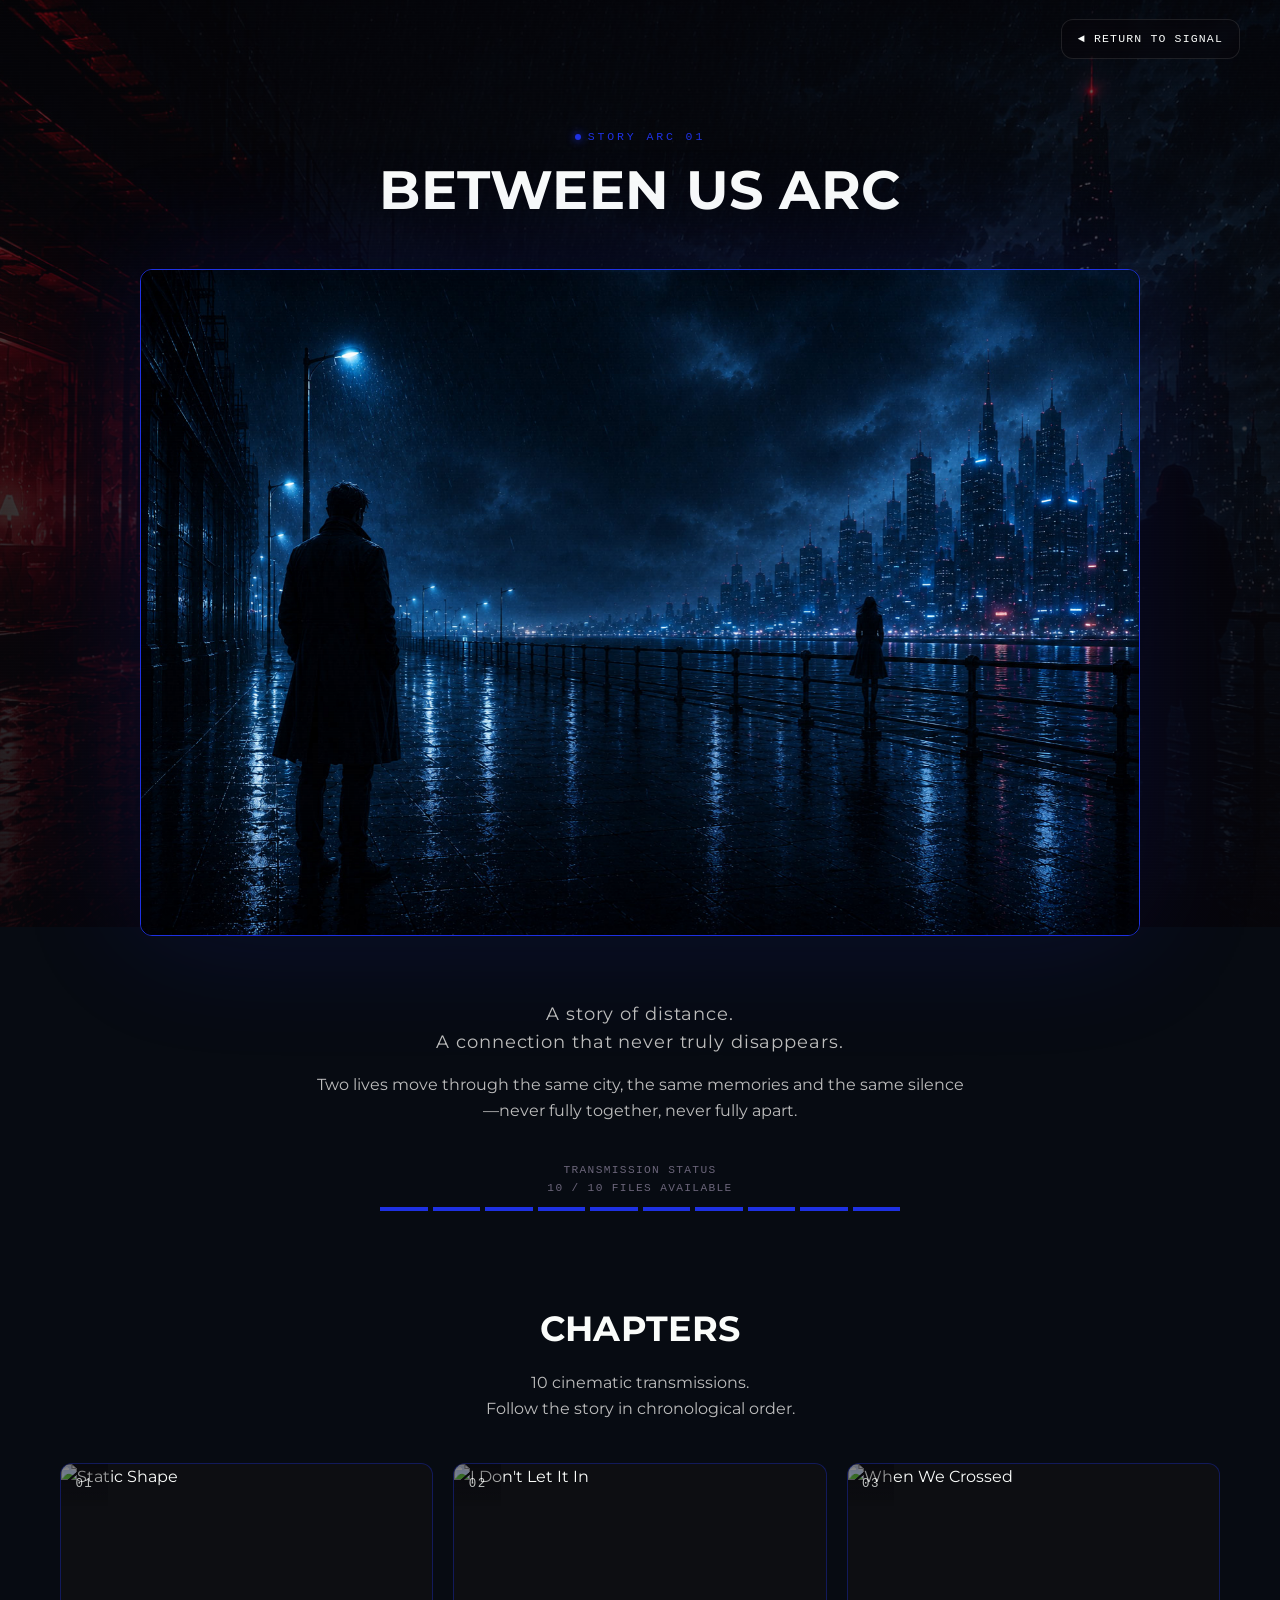
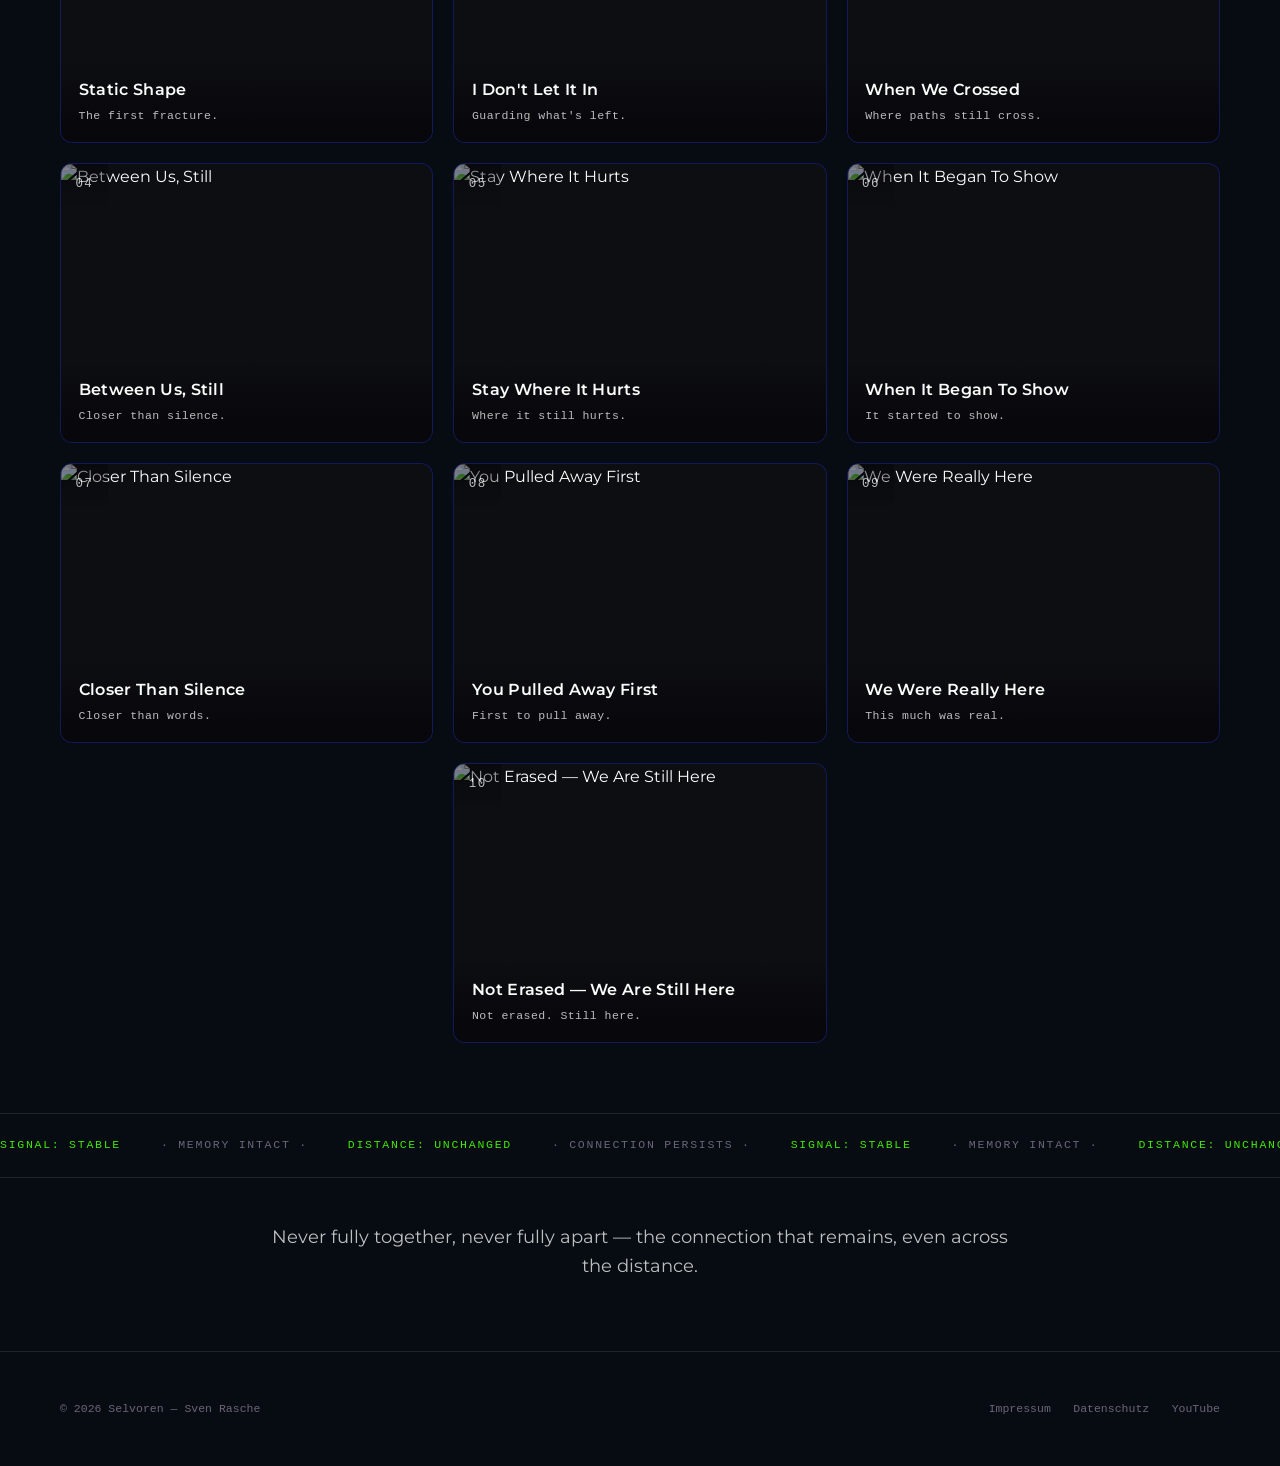
==== between-us-arc.html @ 175e445d "Add Open Graph and Twitter meta tags" ====
<!DOCTYPE html>
<html lang="en">
<head>
<meta charset="UTF-8">
<meta name="viewport" content="width=device-width, initial-scale=1.0">
<title>Between Us Arc | Selvoren</title>
<meta name="description" content="A story of distance. A connection that remains. Between Us Arc follows two people moving through the same city, the same memories and the same silence.">
<meta property="og:type" content="website">
<meta property="og:site_name" content="Selvoren">
<meta property="og:title" content="Between Us Arc | Selvoren">
<meta property="og:description" content="A story of distance. A connection that remains. Between Us Arc follows two people moving through the same city, the same memories and the same silence.">
<meta property="og:image" content="https://selvoren-site.tight-sunset-cce5.workers.dev/assets/between-us-arc-bg.jpg">
<meta property="og:url" content="https://selvoren-site.tight-sunset-cce5.workers.dev/between-us-arc.html">
<meta name="twitter:card" content="summary_large_image">
<meta name="twitter:title" content="Between Us Arc | Selvoren">
<meta name="twitter:description" content="A story of distance. A connection that remains.">
<meta name="twitter:image" content="https://selvoren-site.tight-sunset-cce5.workers.dev/assets/between-us-arc-bg.jpg">
<link rel="icon" href="assets/logo-mark.png" type="image/png">
<link rel="preconnect" href="https://fonts.googleapis.com">
<link rel="preconnect" href="https://fonts.gstatic.com" crossorigin>
<link href="https://fonts.googleapis.com/css2?family=Montserrat:ital,wght@0,300;0,400;0,500;0,600;0,700;0,800;1,400&display=swap" rel="stylesheet">
<link rel="stylesheet" href="assets/style.css">
</head>
<body>

<div class="page-bg" data-parallax></div>

<a href="index.html" class="return-signal">◄ Return to signal</a>

<main>
  <!-- ============ ARC HERO ============ -->
  <section class="arc-hero c-blue wrap">
    <p class="eyebrow c-blue reveal decode">Story Arc 01</p>
    <h1 class="reveal">BETWEEN US ARC</h1>
    <div class="frame reveal">
      <img src="assets/between-us-arc-bg.jpg" alt="Between Us Arc">
    </div>
    <div class="arc-lede reveal">
      <p class="tagline-lines">A story of distance.<br>A connection that never truly disappears.</p>
      <p>Two lives move through the same city, the same memories and the same silence—never fully together, never fully apart.</p>
    </div>
    <div class="chapter-progress reveal">
      <p class="label">Transmission status<br>10 / 10 files available</p>
      <div class="track">
        <div class="seg done"></div><div class="seg done"></div><div class="seg done"></div>
        <div class="seg done"></div><div class="seg done"></div><div class="seg done"></div>
        <div class="seg done"></div><div class="seg done"></div><div class="seg done"></div>
        <div class="seg done"></div>
      </div>
    </div>
  </section>

  <!-- ============ SONG GRID ============ -->
  <section class="wrap section-songs">
    <div class="section-head centered reveal">
      <h2>CHAPTERS</h2>
      <p>10 cinematic transmissions.<br>Follow the story in chronological order.</p>
    </div>
    <div class="song-grid c-blue">
      <a href="https://youtu.be/DNZObAXHh7U" target="_blank" rel="noopener" class="song-tile reveal">
        <img src="assets/songs/BetweenUs/01_static_shape.jpg" alt="Static Shape">
        <div class="song-number">01</div>
        <div class="title">Static Shape<span class="song-tagline">The first fracture.</span></div>
      </a>
      <a href="https://youtu.be/HKojXoBu3GY" target="_blank" rel="noopener" class="song-tile reveal">
        <img src="assets/songs/BetweenUs/02_i_dont_let_it_in.jpg" alt="I Don't Let It In">
        <div class="song-number">02</div>
        <div class="title">I Don't Let It In<span class="song-tagline">Guarding what's left.</span></div>
      </a>
      <a href="https://youtu.be/j1A2YXcr33c" target="_blank" rel="noopener" class="song-tile reveal">
        <img src="assets/songs/BetweenUs/03_when_we_crossed.jpg" alt="When We Crossed">
        <div class="song-number">03</div>
        <div class="title">When We Crossed<span class="song-tagline">Where paths still cross.</span></div>
      </a>
      <a href="https://youtu.be/zH5WPdne2Vw" target="_blank" rel="noopener" class="song-tile reveal">
        <img src="assets/songs/BetweenUs/04_between_us_still.jpg" alt="Between Us, Still">
        <div class="song-number">04</div>
        <div class="title">Between Us, Still<span class="song-tagline">Closer than silence.</span></div>
      </a>
      <a href="https://youtu.be/zgxXvGe0Bos" target="_blank" rel="noopener" class="song-tile reveal">
        <img src="assets/songs/BetweenUs/05_stay_where_it_hurts.jpg" alt="Stay Where It Hurts">
        <div class="song-number">05</div>
        <div class="title">Stay Where It Hurts<span class="song-tagline">Where it still hurts.</span></div>
      </a>
      <a href="https://youtu.be/jXX9qmdwmnA" target="_blank" rel="noopener" class="song-tile reveal">
        <img src="assets/songs/BetweenUs/06_when_it_began_to_show.jpg" alt="When It Began To Show">
        <div class="song-number">06</div>
        <div class="title">When It Began To Show<span class="song-tagline">It started to show.</span></div>
      </a>
      <a href="https://youtu.be/6mZmVYEe1yo" target="_blank" rel="noopener" class="song-tile reveal">
        <img src="assets/songs/BetweenUs/07_closer_than_silence.jpg" alt="Closer Than Silence">
        <div class="song-number">07</div>
        <div class="title">Closer Than Silence<span class="song-tagline">Closer than words.</span></div>
      </a>
      <a href="https://youtu.be/tvLYQe3SseE" target="_blank" rel="noopener" class="song-tile reveal">
        <img src="assets/songs/BetweenUs/08_you_pulled_away_first.jpg" alt="You Pulled Away First">
        <div class="song-number">08</div>
        <div class="title">You Pulled Away First<span class="song-tagline">First to pull away.</span></div>
      </a>
      <a href="https://youtu.be/V0JX7fHM6vI" target="_blank" rel="noopener" class="song-tile reveal">
        <img src="assets/songs/BetweenUs/09_we_were_really_here.jpg" alt="We Were Really Here">
        <div class="song-number">09</div>
        <div class="title">We Were Really Here<span class="song-tagline">This much was real.</span></div>
      </a>
      <a href="https://youtu.be/I9qSqRDqqWw" target="_blank" rel="noopener" class="song-tile song-tile--center reveal">
        <img src="assets/songs/BetweenUs/10_not_erased_we_are_still_here.jpg" alt="Not Erased — We Are Still Here">
        <div class="song-number">10</div>
        <div class="title">Not Erased — We Are Still Here<span class="song-tagline">Not erased. Still here.</span></div>
      </a>
    </div>
  </section>

  <!-- ============ STATUS STRIP ============ -->
  <div class="status-strip">
    <div class="track">
      <span>SIGNAL: STABLE</span> · MEMORY INTACT · <span>DISTANCE: UNCHANGED</span> · CONNECTION PERSISTS ·
      <span>SIGNAL: STABLE</span> · MEMORY INTACT · <span>DISTANCE: UNCHANGED</span> · CONNECTION PERSISTS ·
      <span>SIGNAL: STABLE</span> · MEMORY INTACT · <span>DISTANCE: UNCHANGED</span> · CONNECTION PERSISTS ·
      <span>SIGNAL: STABLE</span> · MEMORY INTACT · <span>DISTANCE: UNCHANGED</span> · CONNECTION PERSISTS ·
    </div>
  </div>

  <section class="wrap section-outro">
    <div class="arc-outro reveal">
      <p>Never fully together, never fully apart — the connection that remains, even across the distance.</p>
    </div>
  </section>
</main>

<footer>
  <div class="wrap">
    <small>© 2026 Selvoren — Sven Rasche</small>
    <div class="legal-links">
      <a href="impressum.html">Impressum</a>
      <a href="datenschutz.html">Datenschutz</a>
      <a href="https://www.youtube.com/@Selvoren" target="_blank" rel="noopener">YouTube</a>
    </div>
  </div>
</footer>

<script src="assets/script.js"></script>
<script>
  (function(){
    var chars = "!<>-_\\/[]{}—=+*^?#";
    document.querySelectorAll('.eyebrow.decode').forEach(function(el){
      var target = el.textContent;
      var len = target.length;
      var frame = 0;
      var totalFrames = 24;
      var timer = setInterval(function(){
        var out = '';
        for (var i = 0; i < len; i++){
          if (i < frame){ out += target[i]; }
          else if (target[i] === ' '){ out += ' '; }
          else { out += chars[Math.floor(Math.random()*chars.length)]; }
        }
        el.textContent = out;
        frame += len / totalFrames;
        if (frame >= len){
          el.textContent = target;
          clearInterval(timer);
        }
      }, 35);
    });
  })();
</script>
</body>
</html>
---- assets/style.css ----
/* ============================================================
   SELVOREN — shared stylesheet
   Version: 3.36
   ============================================================ */

:root{
  --bg-void:        #070b12;
  --bg-panel:       #0d0e12;
  --line:           rgba(255,255,255,0.10);
  --line-soft:      rgba(255,255,255,0.06);

  --signal-pink:    #fc0303;   /* Static Arc accent — true red, matches source */
  --signal-blue:    #1e31e3;   /* Between Us Arc accent — deep royal blue */
  --signal-cyan:    #40e805;   /* neutral / "online" status accent — bright green */

  --text-hi:        #fafcfa;
  --text-mid:       #bdbdbd;
  --text-low:       #6b657a;

  --font-display:   'Montserrat', sans-serif;
  --font-body:      'Montserrat', sans-serif;
  --font-mono:      'Lucida Console', 'Courier New', monospace;

  --radius:         0.75rem;
  --gap-section:    clamp(4rem, 10vw, 8rem);
  --gap-inline:     clamp(1.25rem, 4vw, 2.5rem);
}

*{ box-sizing:border-box; margin:0; padding:0; }
html{ scroll-behavior:smooth; }
body{
  background:var(--bg-void);
  color:var(--text-hi);
  font-family:var(--font-body);
  line-height:1.6;
  overflow-x:hidden;
  position:relative;
  z-index:0;
}
img{ max-width:100%; display:block; }
a{ color:inherit; text-decoration:none; }

body::before{
  content:"";
  position:fixed; inset:0;
  pointer-events:none;
  z-index:9999;
  background:repeating-linear-gradient(
    0deg, rgba(255,255,255,0.015) 0px, rgba(255,255,255,0.015) 1px,
    transparent 1px, transparent 3px
  );
  mix-blend-mode:overlay;
}

.eyebrow{
  font-family:var(--font-mono);
  font-size:0.72rem;
  letter-spacing:0.25em;
  text-transform:uppercase;
  color:var(--signal-cyan);
  display:flex;
  align-items:center;
  gap:0.6em;
}
.eyebrow::before{
  content:"";
  width:6px; height:6px;
  background:var(--signal-cyan);
  border-radius:50%;
  box-shadow:0 0 8px var(--signal-cyan);
  flex:none;
}
.eyebrow.c-pink{ color:var(--signal-pink); }
.eyebrow.c-pink::before{ background:var(--signal-pink); box-shadow:0 0 8px var(--signal-pink); }
.eyebrow.c-blue{ color:var(--signal-blue); }
.eyebrow.c-blue::before{ background:var(--signal-blue); box-shadow:0 0 8px var(--signal-blue); }

h1,h2,h3{ font-family:var(--font-display); font-weight:700; letter-spacing:0.01em; }

.wrap{ max-width:1240px; margin:0 auto; padding-inline:var(--gap-inline); }
section{ padding-block:var(--gap-section); position:relative; }

.divider{
  border:none; height:1px;
  background:linear-gradient(90deg, transparent, var(--line) 20%, var(--line) 80%, transparent);
}

/* ---------- waveform signature divider ---------- */
.waveform{ display:block; height:20px; width:120px; margin-block:0.9rem; opacity:0.85; }
.waveform path{
  stroke-dasharray:260;
  stroke-dashoffset:260;
  transition:stroke-dashoffset 1.1s cubic-bezier(.2,.7,.3,1);
}
.reveal.in .waveform path{ stroke-dashoffset:0; }

/* ---------- NAV ---------- */
header.nav{
  position:fixed; top:0; left:0; right:0; z-index:100;
  background:linear-gradient(180deg, rgba(7,6,11,0.92), rgba(7,6,11,0));
  padding:1.1rem var(--gap-inline);
  display:flex; align-items:center; justify-content:space-between;
}
.logo{
  font-family:var(--font-display); font-weight:700; font-size:1.15rem; letter-spacing:0.08em;
  display:flex; align-items:center; gap:1rem;
}
.logo span{ color:var(--signal-pink); }
.logo-img{ width:40px; height:40px; object-fit:contain; }
nav.links{ display:flex; gap:1.6rem; font-family:var(--font-mono); font-size:0.78rem; letter-spacing:0.06em; }
nav.links a{ color:var(--text-mid); transition:color .2s; }
nav.links a:hover{ color:var(--text-hi); }
.nav-toggle{ display:none; background:none; border:none; color:var(--text-hi); font-size:1.4rem; cursor:pointer; }

.return-signal{
  position:fixed; top:1.2rem; right:var(--gap-inline); z-index:100;
  font-family:var(--font-mono); font-size:0.72rem; letter-spacing:0.1em; text-transform:uppercase;
  border:1px solid var(--line); padding:0.6rem 1rem; border-radius:var(--radius);
  background:rgba(7,6,11,0.6); backdrop-filter:blur(6px);
  display:flex; align-items:center; gap:0.5rem;
  transition:border-color .2s;
}
.return-signal:hover{ border-color:var(--text-mid); }

@media (max-width: 720px){
  nav.links{
    position:fixed; inset:0 0 0 auto; width:min(78vw, 320px);
    background:var(--bg-panel); flex-direction:column;
    padding:5.5rem 2rem 2rem; transform:translateX(100%);
    transition:transform .35s ease; border-left:1px solid var(--line);
  }
  nav.links.open{ transform:translateX(0); }
  nav.links a{ font-size:0.95rem; padding-block:0.6rem; border-bottom:1px solid var(--line); }
  .nav-toggle{ display:block; }
  .return-signal{ font-size:0.66rem; padding:0.5rem 0.8rem; }
}

/* ---------- FIXED PAGE BACKGROUND ---------- */
.page-bg{
  position:fixed; inset:-3% -3%; z-index:-2;
  background:
    linear-gradient(180deg, rgba(7,6,11,0.55) 0%, rgba(7,6,11,0.78) 45%, rgba(7,6,11,0.92) 100%),
    url('hero-bg.jpg') center 30% / cover no-repeat;
  transition:transform .25s ease-out;
  will-change:transform;
}

/* ---------- HERO (index) ---------- */
.hero{
  min-height:auto; display:flex; flex-direction:column; justify-content:center;
  padding-top:5.0rem; padding-bottom:2rem; position:relative;
}
.hero-glow-zone{ position:relative; }
.hero-glow-zone::after{
  content:""; position:absolute; inset:0;
  background:
    radial-gradient(60% 40% at 15% 5%, rgba(255,45,111,0.14), transparent 70%),
    radial-gradient(50% 40% at 85% 100%, rgba(94,194,255,0.10), transparent 70%);
  pointer-events:none; z-index:-1;
}
.hero .wrap{ text-align:center; }
.emblem-frame{
  position:relative; width:clamp(242px, 30.8vw, 396px); margin-bottom:1.2rem; margin-inline:auto;
}
.emblem-frame::after{
  content:""; position:absolute; left:0; right:0; top:0; height:2px;
  background:linear-gradient(90deg, transparent, rgba(255,255,255,0.3), transparent);
  animation:scanline 7s linear infinite; pointer-events:none; mix-blend-mode:overlay;
}
.hero-emblem{
  display:block; width:100%; opacity:0.92;
  filter:drop-shadow(0 0 22px rgba(255,45,111,0.25));
}
.hero h1{ font-size:clamp(2.6rem, 9vw, 6rem); line-height:0.95; letter-spacing:0.08em; font-weight:300; }
.hero .tagline{
  font-family:var(--font-mono); color:#ABF3FF; font-size:clamp(1.7rem, 4vw, 2rem);
  margin-top:1.4rem; letter-spacing:0.19em; word-spacing:-0.5em; font-weight: 100;
}
.hero .lede{ max-width:52ch; margin-inline:auto; color:var(--text-mid); margin-top:1.8rem; font-size:1.12rem; text-align:center; letter-spacing:0.42em; }
.hero-actions{ display:flex; flex-wrap:wrap; justify-content:center; gap:1rem; margin-top:2.6rem; margin-bottom:3.5rem; }
.btn{
  font-family:var(--font-mono); font-size:0.82rem; letter-spacing:0.1em; text-transform:uppercase;
  padding:1.2rem 2rem; border:1px solid var(--line); border-radius:var(--radius);
  transition:border-color .2s, background .2s; display:inline-block;
}
.btn-primary{ background:transparent; border-width:1px; border-color:var(--signal-pink); color:#FFFFFF75; font-weight:600; font-size:1.4rem; min-width:460px; min-height:80px; text-align:center; letter-spacing:0.42em; display:flex; align-items:center; justify-content:center; transition:transform .2s ease, border-color .2s ease, box-shadow .2s ease; }
.btn-primary:hover{ transform:scale(1.05); border-color:var(--signal-blue); box-shadow:0 0 28px 6px rgba(30,49,227,0.5); }
.btn-ghost:hover{ border-color:var(--text-mid); }
.btn-disabled{ opacity:0.35; pointer-events:none; }

.platform-buttons{ display:flex; flex-wrap:wrap; justify-content:center; gap:1rem; margin-top:1.2rem; max-width:1100px; margin-inline:auto; }
.btn-platform{
  display:flex; align-items:center; justify-content:center; gap:0.7rem;
  font-family:var(--font-mono); font-size:0.78rem; letter-spacing:0.08em; text-transform:uppercase;
  padding:1.4rem 1.5rem; border:1px solid #2A2F3A; border-radius:var(--radius);
  background:#070B12;
  color:var(--text-mid);
  box-shadow:1.875px 0 320px 0 #1E31E3;
  flex:0 1 320px; width:320px; white-space:nowrap;
  transition:transform .2s ease;
}
.btn-platform:hover{ transform:scale(0.96); }
.btn-platform svg{ width:20px; height:20px; flex:none; }

/* ---------- BIO / MANIFESTO TEXT ---------- */
.manifesto{ max-width:74ch; margin-inline:auto; text-align:center; }
.manifesto--spaced{ margin-top:3rem; }
.manifesto p{ color:var(--text-mid); font-size:1.02rem; line-height:2.2; margin-bottom:1.4rem; }
.manifesto p:last-child{ margin-bottom:0; }
.manifesto .lines{ margin-top:2.4rem; font-family:var(--font-mono); font-size:0.85rem; letter-spacing:0.04em; color:var(--text-hi); opacity:0.32; }
.manifesto .lines p{ font-size:inherit; color:inherit; margin-bottom:1.4rem; }
.manifesto .lines.lines--flush{ margin-top:0; }
.manifesto .lines-group{ margin-bottom:2.8rem; }
.manifesto .lines-group:last-child{ margin-bottom:0; }
.manifesto .lines-group p:last-child{ margin-bottom:0; }
.manifesto .lines-group--tight p{ margin-bottom:0.3rem; }
.manifesto .lines-group--tight p:last-child{ margin-bottom:0; }

.manifesto .eyebrow{ justify-content:center; margin-bottom:1rem; }
.manifesto .eyebrow span{ color:var(--signal-cyan); }
.manifesto .divider{ max-width:400px; margin-inline:auto; margin-block:1.4rem; }
.manifesto .divider.divider--loose{ margin-block:1.8rem; }
.manifesto .divider.divider--tight{ margin-block:0.8rem; }
.manifesto-highlight{ font-family:var(--font-display); font-size:1.3rem; color:var(--text-hi); }

/* ---------- LATEST RELEASE ---------- */
.section-release{ padding-top:1rem; }
.section-release .eyebrow{ justify-content:center; }
.release-box{
  display:flex; align-items:center; gap:1.4rem;
  border:1px solid var(--signal-pink); border-radius:var(--radius); padding:1.6rem;
  max-width:780px; margin-inline:auto;
  background:transparent;
  transition:border-color .2s, transform .2s ease;
}
a.release-box:hover{ transform:scale(1.08); border-color:var(--signal-blue); box-shadow:0 0 28px 6px rgba(30,49,227,0.5); }
.release-box .cover{ width:132px; height:132px; flex:none; overflow:hidden; border:1px solid var(--line); border-radius:calc(var(--radius) - 4px); }
.release-box .cover img{ width:100%; height:100%; object-fit:cover; }
.release-box .info{ flex:1; }
.release-box .info h3{ font-size:1.5rem; line-height:1.3; }
.release-box .info .status{ font-family:var(--font-mono); color:#a30202; font-size:0.95rem; letter-spacing:0.12em; margin-top:0.6rem; }
.status-ok{ color:var(--signal-cyan); }
.release-box .arrow{ font-family:var(--font-mono); font-size:1rem; letter-spacing:0.15em; text-transform:uppercase; color:var(--text-mid); flex:none; }

/* ---------- STATUS TICKER ---------- */
.status-strip{ display:flex; justify-content:flex-start; border-top:1px solid var(--line); border-bottom:1px solid var(--line); padding-block:1.4rem; overflow:hidden; white-space:nowrap; }
.status-strip .track{
  display:inline-flex; gap:2.5rem; font-family:var(--font-mono); font-size:0.72rem;
  letter-spacing:0.15em; color:var(--text-low); animation:ticker 28s linear infinite;
}
.status-strip .track.ticker--slow{ animation-duration:98s; }
.status-strip .track span{ color:var(--signal-cyan); }
.status-strip .track span.c-pink{ color:var(--signal-pink); }
@keyframes ticker{ from{ transform:translateX(0);} to{ transform:translateX(-50%);} }
.status-strip .track span.glitch{ animation:glitch-blip 0.18s steps(2, end); }
@keyframes glitch-blip{
  0%{ clip-path:inset(0 0 0 0); transform:translateX(0); color:var(--signal-cyan); }
  30%{ clip-path:inset(20% 0 50% 0); transform:translateX(-2px); color:var(--signal-pink); text-shadow:2px 0 var(--signal-pink), -2px 0 var(--signal-blue); }
  60%{ clip-path:inset(60% 0 5% 0); transform:translateX(2px); color:var(--signal-cyan); }
  100%{ clip-path:inset(0 0 0 0); transform:translateX(0); color:var(--signal-cyan); text-shadow:none; }
}
@keyframes glitch-blip-neutral{
  0%{ clip-path:inset(0 0 0 0); transform:translateX(0); text-shadow:none; }
  30%{ clip-path:inset(20% 0 50% 0); transform:translateX(-2px); text-shadow:2px 0 var(--signal-pink), -2px 0 var(--signal-blue); }
  60%{ clip-path:inset(60% 0 5% 0); transform:translateX(2px); }
  100%{ clip-path:inset(0 0 0 0); transform:translateX(0); text-shadow:none; }
}

/* ---------- STORY ARCS GRID ---------- */
.section-head{ margin-bottom:2.6rem; }
.section-head h2{ font-size:clamp(1.6rem,4vw,2.2rem); margin-top:0.6rem; }
.section-head p{ color:var(--text-mid); max-width:56ch; margin-top:0.8rem; }
.section-head.centered{ text-align:center; margin-inline:auto; }
.section-head.centered p{ margin-inline:auto; }

/* ---------- SECTION TRANSITION ---------- */
.section-transition{ text-align:center; margin-top:2rem; margin-bottom:4rem; }
.section-transition .divider{ max-width:320px; margin-inline:auto; }
.transmission-tag{
  font-family:var(--font-mono); font-size:9px; letter-spacing:0.3em; text-transform:uppercase;
  color:var(--text-hi); opacity:0.28; margin-top:0.8rem;
}

/* ---------- STORY GRID (shared: arcs, standalone, and future story cards) ---------- */
.section-arcs{ padding-top:calc(var(--gap-section) + 3rem); padding-bottom:0; }
.section-philosophy{ padding-top:0; padding-bottom:calc(var(--gap-section) + 3rem); }

.story-grid{ display:grid; grid-template-columns:1fr 1fr; gap:1.5rem; }
@media (max-width:820px){ .story-grid{ grid-template-columns:1fr; } }
.story-item--wide{ grid-column:1 / -1; margin-top:10px; }

.story-card{
  position:relative;
  display:block; overflow:hidden; border-radius:var(--radius);
  background:var(--bg-panel); border:1px solid var(--signal-pink);
  box-shadow:0 0 8rem 0 rgba(252,3,3,0.15);
}
.story-card::after{
  content:""; position:absolute; left:0; right:0; top:0; height:2px;
  background:linear-gradient(90deg, transparent, rgba(255,255,255,0.3), transparent);
  animation:scanline 7s linear infinite; pointer-events:none; mix-blend-mode:overlay;
}
.story-item:nth-child(2) .story-card::after{ animation-delay:-2.3s; }
.story-item:nth-child(3) .story-card::after{ animation-delay:-4.6s; }
.story-card.c-blue{ border-color:rgba(30,49,227,0.45); box-shadow:0 0 6rem 0 rgba(30,49,227,0.15); }
.story-card.c-pink{ border-color:rgba(252,3,3,0.45); box-shadow:0 0 6rem 0 rgba(252,3,3,0.12); }
.story-card img{ display:block; width:100%; transition:transform .6s ease, filter .6s ease; filter:saturate(0.9); }
.story-card:hover img{ transform:scale(1.05); filter:saturate(1.05); }
.story-item:hover .story-caption p{ animation:glitch-blip-neutral 0.18s steps(2, end); }
.story-card.c-blue:hover{ border-color:var(--signal-blue); }
.story-card.c-pink:hover{ border-color:var(--signal-pink); }

/* poster-style tile (fixed 4:3 crop) — use for arc cards; omit for wide banners like Other Worlds */
.story-card--tile{ position:relative; aspect-ratio:4/3; }
.story-card--tile img{ position:absolute; inset:0; height:100%; object-fit:cover; }

.story-caption{ margin-top:1rem; text-align:center; }
.story-caption p{ color:var(--text-mid); font-size:0.9rem; line-height:1.5; margin-top:0.5rem; }

/* ---------- ARC SUB-PAGE HERO ---------- */
.arc-hero{ padding-top:8rem; padding-bottom:3rem; }
.arc-hero .eyebrow{ justify-content:center; }
.arc-hero h1{ text-align:center; font-size:clamp(2.2rem,6vw,3.4rem); margin-bottom:2.2rem; }
.arc-hero .frame{
  position:relative;
  max-width:1000px; margin-inline:auto; border:1px solid var(--line); border-radius:var(--radius); overflow:hidden;
}
.arc-hero .frame::after{
  content:""; position:absolute; left:0; right:0; top:0; height:2px;
  background:linear-gradient(90deg, transparent, rgba(255,255,255,0.3), transparent);
  animation:scanline 7s linear infinite; pointer-events:none; mix-blend-mode:overlay;
}
@keyframes scanline{
  0%{ top:0%; opacity:0; }
  8%{ opacity:1; }
  92%{ opacity:1; }
  100%{ top:100%; opacity:0; }
}
.arc-hero .frame img{ transition:transform .25s ease-out; will-change:transform; }
.arc-hero.c-blue .frame{ border-color:var(--signal-blue); box-shadow:0 0 8rem 0 rgba(30,49,227,0.15); }
.arc-hero.c-pink .frame{ border-color:var(--signal-pink); box-shadow:0 0 8rem 0 rgba(252,3,3,0.15); }
.arc-hero.c-cyan .frame{ border-color:var(--signal-cyan); box-shadow:0 0 8rem 0 rgba(64,232,5,0.12); }
.arc-hero .frame img{ width:100%; height:auto; display:block; }
.arc-hero .arc-lede{ max-width:60ch; margin:4rem auto 0; text-align:center; }
.arc-hero .arc-lede .tagline-lines{ font-size:1.1rem; letter-spacing:0.05em; margin-bottom:1rem; }
.arc-hero .arc-lede p{ color:var(--text-mid); }

/* ---------- CHAPTER PROGRESS ---------- */
.chapter-progress{
  max-width:520px; margin:2.4rem auto 0; text-align:center;
}
.chapter-progress .label{
  font-family:var(--font-mono); font-size:0.7rem; letter-spacing:0.12em;
  color:var(--text-low); margin-bottom:0.6rem; text-transform:uppercase;
}
.chapter-progress .label b{ color:var(--text-mid); font-weight:500; }
.chapter-progress .track{
  display:flex; gap:5px; height:4px;
}
.chapter-progress .seg{ flex:1; background:var(--line); position:relative; overflow:hidden; }
.chapter-progress .seg.done::before{
  content:""; position:absolute; inset:0; background:var(--signal-cyan);
  transform:scaleX(0); transform-origin:left; transition:transform 0.5s ease;
}
.chapter-progress.reveal.in .seg.done::before{ transform:scaleX(1); }
.chapter-progress .seg:nth-child(1).done::before{ transition-delay:0.00s; }
.chapter-progress .seg:nth-child(2).done::before{ transition-delay:0.05s; }
.chapter-progress .seg:nth-child(3).done::before{ transition-delay:0.10s; }
.chapter-progress .seg:nth-child(4).done::before{ transition-delay:0.15s; }
.chapter-progress .seg:nth-child(5).done::before{ transition-delay:0.20s; }
.chapter-progress .seg:nth-child(6).done::before{ transition-delay:0.25s; }
.chapter-progress .seg:nth-child(7).done::before{ transition-delay:0.30s; }
.chapter-progress .seg:nth-child(8).done::before{ transition-delay:0.35s; }
.chapter-progress .seg:nth-child(9).done::before{ transition-delay:0.40s; }
.chapter-progress .seg:nth-child(10).done::before{ transition-delay:0.45s; }
.arc-hero.c-blue .chapter-progress .seg.done::before{ background:var(--signal-blue); }
.arc-hero.c-pink .chapter-progress .seg.done::before{ background:var(--signal-pink); }

/* ---------- SONG GRID (sub-pages) ---------- */
.section-songs{ padding-top:2rem; padding-bottom:4.375rem; }
.section-head + .song-grid{ margin-top:0; }
.song-grid{ display:grid; grid-template-columns:repeat(3, 1fr); gap:1.25rem; margin-top:3.5rem; }
.song-tile--center{ grid-column:2; }
@media (max-width:900px){ .song-tile--center{ grid-column:auto; } }
@media (max-width:900px){ .song-grid{ grid-template-columns:repeat(2, 1fr); } }
@media (max-width:600px){ .song-grid{ grid-template-columns:1fr; } }

.song-tile{
  position:relative; aspect-ratio:4/3; overflow:hidden; border:1px solid var(--line); border-radius:var(--radius);
  background:var(--bg-panel);
}
.song-grid.c-blue .song-tile{ border-color:rgba(30,49,227,0.35); }
.song-grid.c-pink .song-tile{ border-color:rgba(252,3,3,0.35); }
.song-grid.c-cyan .song-tile{ border-color:rgba(41,224,209,0.3); }
.song-tile img{
  position:absolute; inset:0; width:100%; height:100%; object-fit:cover;
  transition:transform .5s ease;
}
.song-tile:hover img{ transform:scale(1.06); }
/* leichte, alternierende Farbstimmung je Kachel — "manche Songs laufen wärmer" */
.song-tile:nth-child(3n+1):hover img{ filter:saturate(1.15) hue-rotate(-6deg) brightness(1.04); }
.song-tile:nth-child(3n+2):hover img{ filter:saturate(1.1) brightness(1.02); }
.song-tile:nth-child(3n+3):hover img{ filter:saturate(1.15) hue-rotate(8deg) brightness(1.03); }
.song-tile .song-number{
  position:absolute; top:0; left:0; z-index:1; padding:0.7rem 0.9rem;
  background:linear-gradient(180deg, rgba(7,6,11,0.75) 0%, transparent 100%);
  font-family:var(--font-mono); font-size:0.78rem; letter-spacing:0.12em;
  color:var(--text-hi); opacity:0.75;
}
.song-tile .title{
  position:absolute; left:0; right:0; bottom:0; padding:1rem 1.1rem;
  background:linear-gradient(0deg, rgba(7,6,11,0.88) 20%, transparent);
  font-family:var(--font-display); font-weight:600; font-size:1.02rem; letter-spacing:0.02em;
}
.song-tile:hover .title{ animation:glitch-blip-neutral 0.18s steps(2, end); }
.song-tile .song-tagline{
  display:block; margin-top:0.35rem;
  font-family:var(--font-mono); font-weight:400; font-size:0.72rem; letter-spacing:0.04em;
  color:var(--text-mid); text-transform:none;
}
.song-grid.c-blue .song-tile:hover{ border-color:var(--signal-blue); }
.song-grid.c-pink .song-tile:hover{ border-color:var(--signal-pink); }
.song-grid.c-cyan .song-tile:hover{ border-color:var(--signal-cyan); }

.song-tile.placeholder{ display:flex; align-items:flex-end; }
.song-tile.placeholder .ph-fill{
  position:absolute; inset:0;
  background:repeating-linear-gradient(135deg, rgba(255,255,255,0.04) 0 2px, transparent 2px 16px);
}

/* ---------- ARC OUTRO TEXT ---------- */
.section-outro{ padding-top:2.8125rem; padding-bottom:4.375rem; }
.arc-outro{ max-width:70ch; margin-inline:auto; text-align:center; }
.arc-outro p{ color:var(--text-hi); opacity:0.75; font-size:1.125rem; }

/* ---------- LEGAL PAGES (Impressum, Datenschutz) ---------- */
.wrap.legal-page{ max-width:760px; padding-top:8rem; }
.legal-page h1{ margin-bottom:2rem; }
.legal-page h2{ font-size:1.15rem; margin-top:2.2rem; margin-bottom:0.6rem; color:var(--signal-pink); }
.legal-page p{ color:var(--text-mid); margin-bottom:0.4rem; }
.legal-page a{ color:var(--signal-cyan); }

/* ---------- FOOTER ---------- */
footer{ padding-block:3rem; border-top:1px solid var(--line); }
footer .wrap{ display:flex; flex-wrap:wrap; gap:1.5rem; justify-content:space-between; align-items:center; }
footer .legal-links{ display:flex; gap:1.4rem; font-family:var(--font-mono); font-size:0.72rem; color:var(--text-low); }
footer .legal-links a:hover{ color:var(--text-mid); }
footer small{ color:var(--text-low); font-size:0.72rem; font-family:var(--font-mono); }

/* ---------- scroll reveal ---------- */
.reveal{ opacity:0; transform:translateY(24px); transition:opacity .7s ease, transform .7s ease; }
.reveal.in{ opacity:1; transform:translateY(0); }

@media (prefers-reduced-motion: reduce){
  html{ scroll-behavior:auto; }
  .reveal{ opacity:1; transform:none; transition:none; }
  .status-strip .track{ animation:none; }
  .waveform path{ stroke-dashoffset:0; transition:none; }
  .arc-hero .frame::after, .story-card::after, .emblem-frame::after{ animation:none; opacity:0; }
  .song-tile:hover .title, .story-item:hover .story-caption p{ animation:none; }
  .chapter-progress .seg.done::before{ transition:none; transform:scaleX(1); }
}

:focus-visible{ outline:2px solid var(--signal-cyan); outline-offset:3px; }
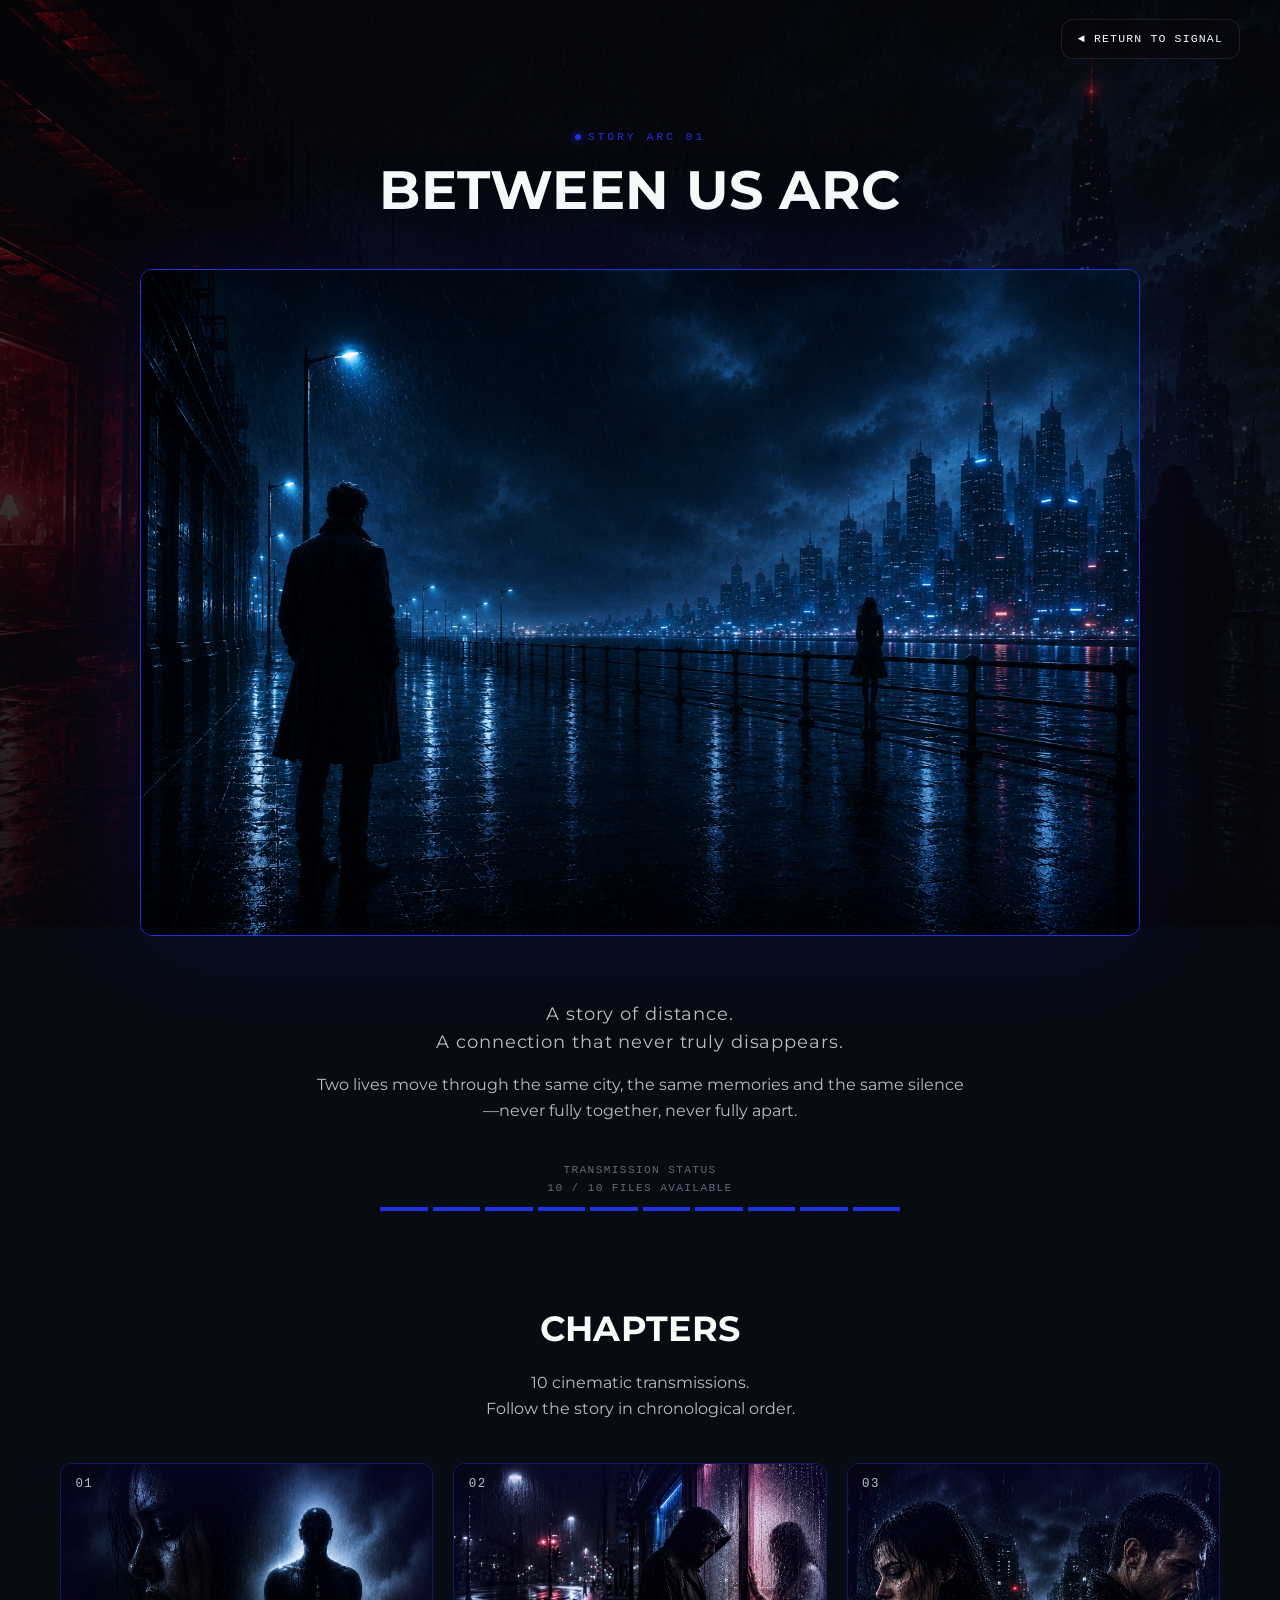
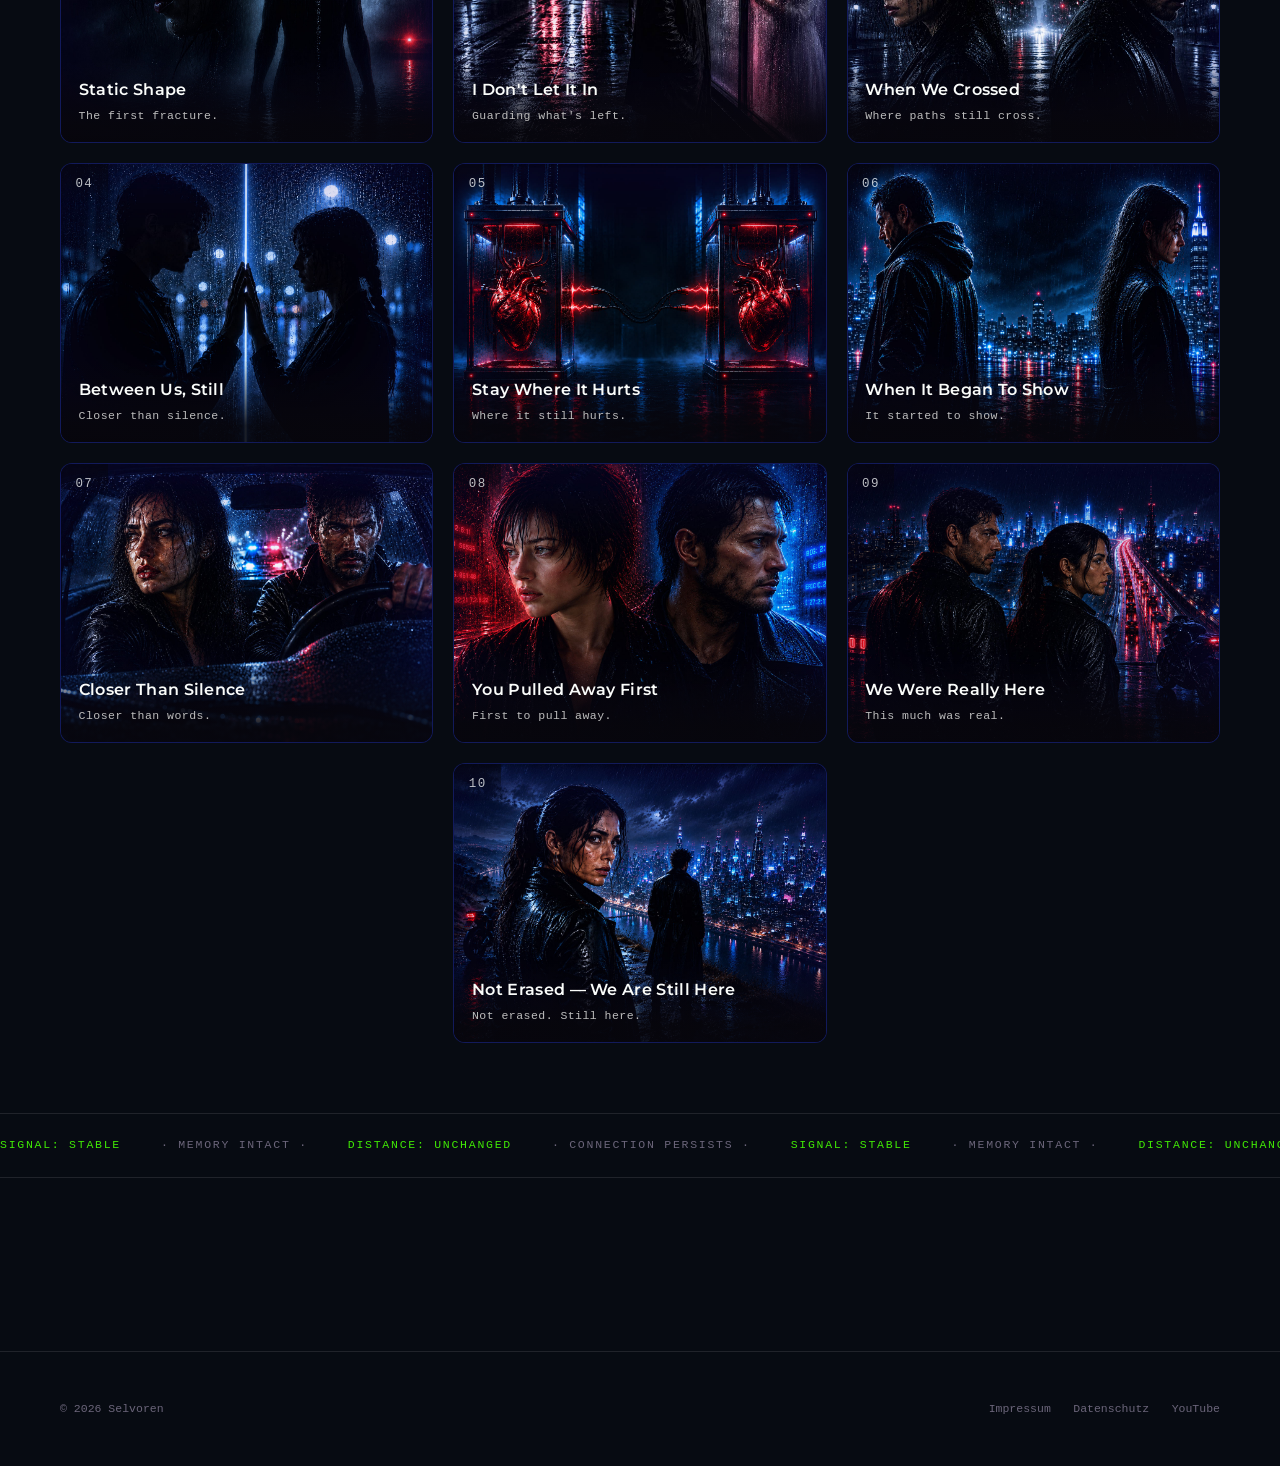
==== commit 0bfde039: "Remove author name from footer" ====
--- a/between-us-arc.html
+++ b/between-us-arc.html
@@ -129,7 +129,7 @@
 
 <footer>
   <div class="wrap">
-    <small>© 2026 Selvoren — Sven Rasche</small>
+    <small>© 2026 Selvoren</small>
     <div class="legal-links">
       <a href="impressum.html">Impressum</a>
       <a href="datenschutz.html">Datenschutz</a>
--- a/assets/style.css
+++ b/assets/style.css
@@ -1,6 +1,6 @@
 /* ============================================================
    SELVOREN — shared stylesheet
-   Version: 3.36
+   Version: 3.37
    ============================================================ */
 
 :root{
@@ -186,6 +186,8 @@
 .btn-primary{ background:transparent; border-width:1px; border-color:var(--signal-pink); color:#FFFFFF75; font-weight:600; font-size:1.4rem; min-width:460px; min-height:80px; text-align:center; letter-spacing:0.42em; display:flex; align-items:center; justify-content:center; transition:transform .2s ease, border-color .2s ease, box-shadow .2s ease; }
 .btn-primary:hover{ transform:scale(1.05); border-color:var(--signal-blue); box-shadow:0 0 28px 6px rgba(30,49,227,0.5); }
 .btn-ghost:hover{ border-color:var(--text-mid); }
+.btn--pink{ border-color:var(--signal-pink); }
+.btn--pink:hover{ border-color:var(--signal-blue); box-shadow:0 0 20px 4px rgba(30,49,227,0.4); }
 .btn-disabled{ opacity:0.35; pointer-events:none; }
 
 .platform-buttons{ display:flex; flex-wrap:wrap; justify-content:center; gap:1rem; margin-top:1.2rem; max-width:1100px; margin-inline:auto; }
@@ -440,6 +442,15 @@
 .legal-page p{ color:var(--text-mid); margin-bottom:0.4rem; }
 .legal-page a{ color:var(--signal-cyan); }
 
+/* ---------- ERROR PAGE (404) ---------- */
+.error-page{
+  min-height:100vh; display:flex; flex-direction:column; justify-content:center; align-items:center;
+  text-align:center; padding-block:4rem;
+}
+.error-page .eyebrow{ justify-content:center; }
+.error-page h1{ font-size:clamp(2.4rem,8vw,4.5rem); margin:1rem 0 1.4rem; letter-spacing:0.05em; }
+.error-page .error-lede{ max-width:46ch; color:var(--text-mid); margin-bottom:2.4rem; }
+
 /* ---------- FOOTER ---------- */
 footer{ padding-block:3rem; border-top:1px solid var(--line); }
 footer .wrap{ display:flex; flex-wrap:wrap; gap:1.5rem; justify-content:space-between; align-items:center; }
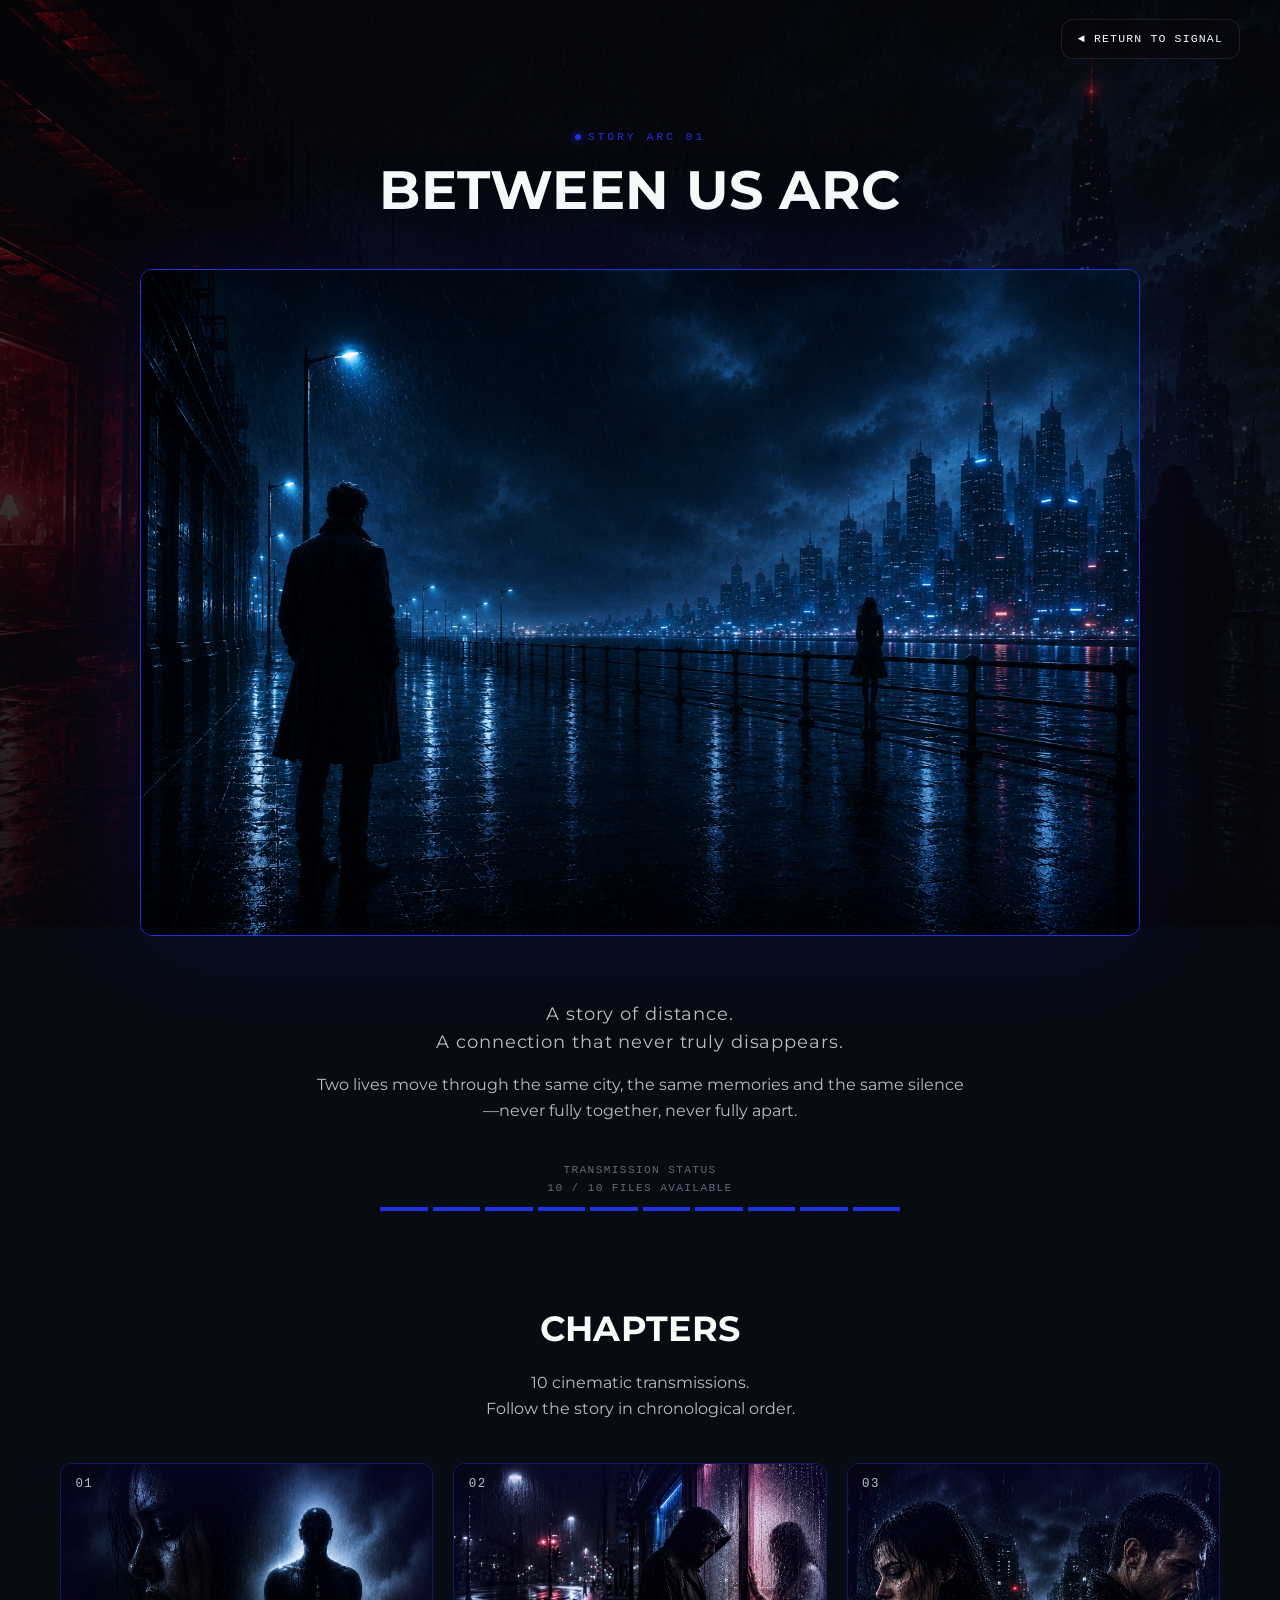
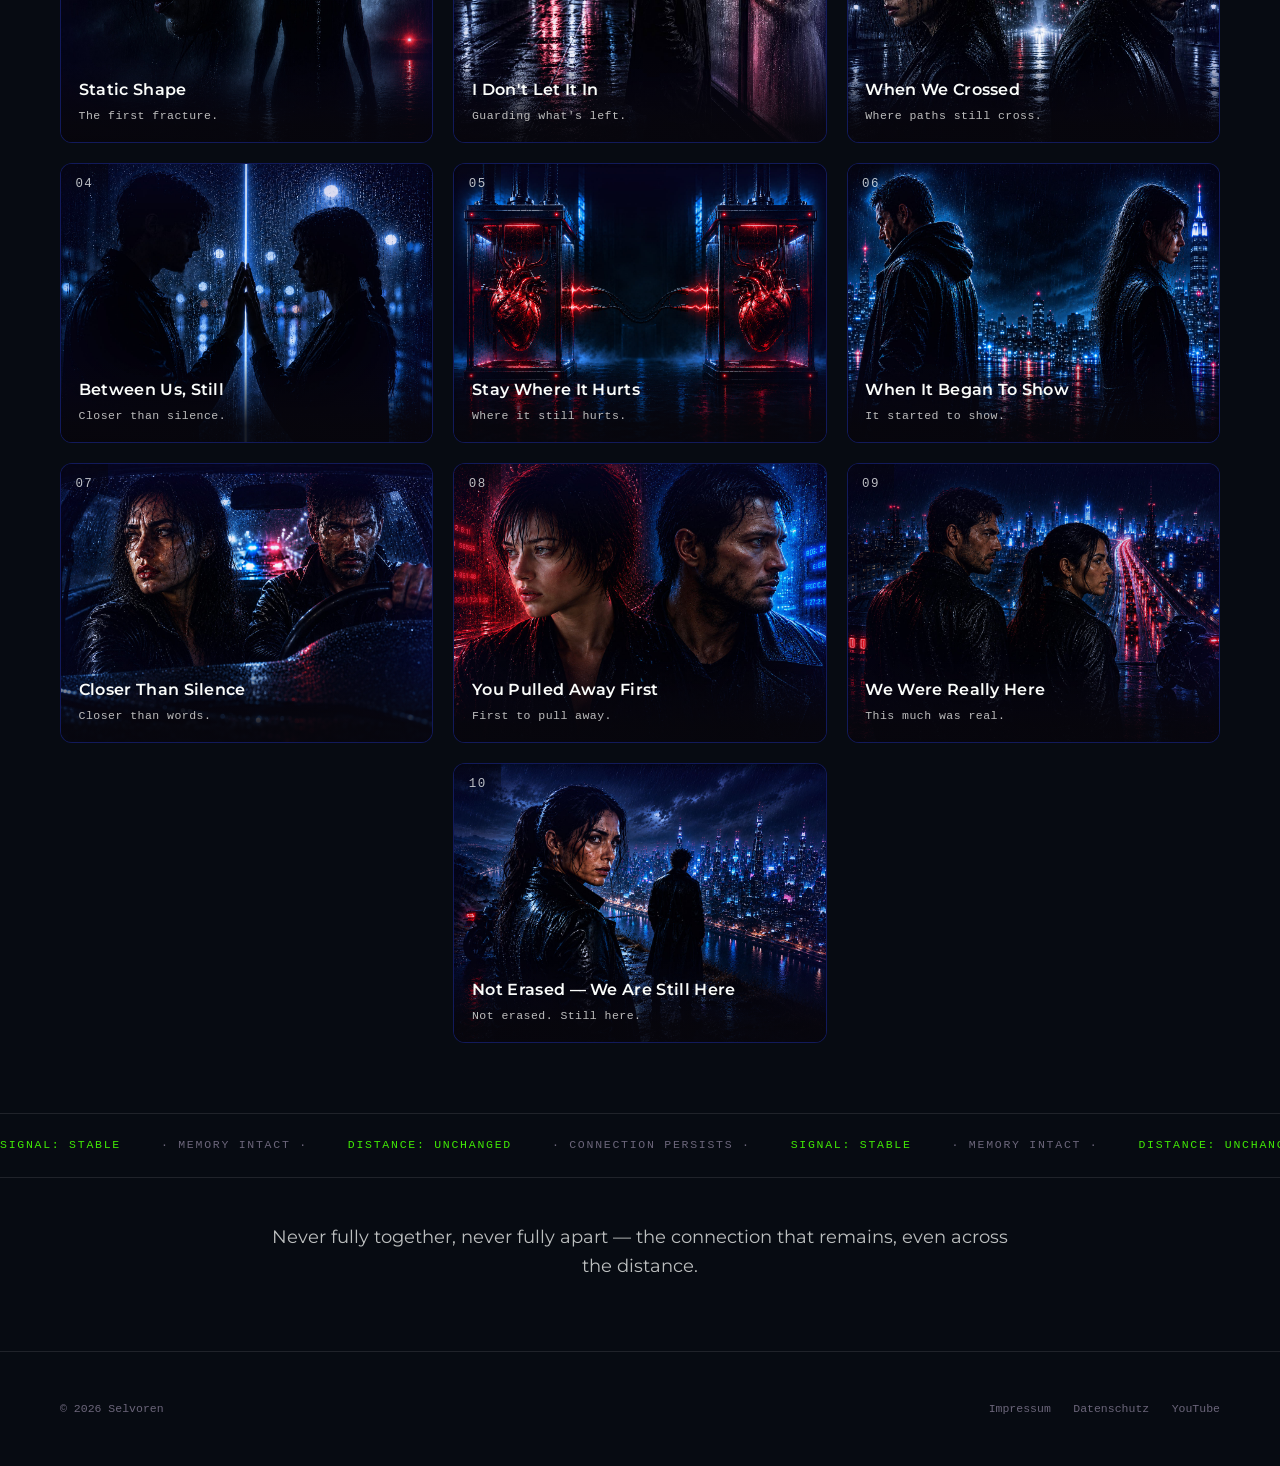
==== commit fe42771a: "Update meta tags and image alt text in HTML" ====
--- a/between-us-arc.html
+++ b/between-us-arc.html
@@ -3,23 +3,70 @@
 <head>
 <meta charset="UTF-8">
 <meta name="viewport" content="width=device-width, initial-scale=1.0">
-<title>Between Us Arc | Selvoren</title>
-<meta name="description" content="A story of distance. A connection that remains. Between Us Arc follows two people moving through the same city, the same memories and the same silence.">
+<title>Between Us – Cinematic Synthwave Story | Selvoren</title>
+<meta name="description"
+      content="Explore Between Us, a cinematic synthwave story by Selvoren about distance, memory, love and a connection that never completely disappears.">
+<meta name="robots" content="index, follow">
+<link rel="canonical" href="https://selvoren.com/between-us-arc.html">
+<!-- Open Graph -->
 <meta property="og:type" content="website">
 <meta property="og:site_name" content="Selvoren">
-<meta property="og:title" content="Between Us Arc | Selvoren">
-<meta property="og:description" content="A story of distance. A connection that remains. Between Us Arc follows two people moving through the same city, the same memories and the same silence.">
-<meta property="og:image" content="https://selvoren-site.tight-sunset-cce5.workers.dev/assets/between-us-arc-bg.jpg">
-<meta property="og:url" content="https://selvoren-site.tight-sunset-cce5.workers.dev/between-us-arc.html">
+<meta property="og:title"
+      content="Between Us – Cinematic Synthwave Story | Selvoren">
+<meta property="og:description"
+      content="A cinematic synthwave story about distance, memory, love and a connection that never completely disappears.">
+<meta property="og:url"
+      content="https://selvoren.com/between-us-arc.html">
+<meta property="og:image"
+      content="https://selvoren.com/assets/between-us-arc-bg.jpg">
+<meta property="og:image:alt"
+      content="Between Us cinematic synthwave story by Selvoren">
+<!-- X / Twitter -->
 <meta name="twitter:card" content="summary_large_image">
-<meta name="twitter:title" content="Between Us Arc | Selvoren">
-<meta name="twitter:description" content="A story of distance. A connection that remains.">
-<meta name="twitter:image" content="https://selvoren-site.tight-sunset-cce5.workers.dev/assets/between-us-arc-bg.jpg">
+<meta name="twitter:title"
+      content="Between Us – Cinematic Synthwave Story | Selvoren">
+<meta name="twitter:description"
+      content="A cinematic synthwave story about distance, memory and a connection that remains.">
+<meta name="twitter:image"
+      content="https://selvoren.com/assets/between-us-arc-bg.jpg">
+<meta name="twitter:image:alt"
+      content="Between Us cinematic synthwave story by Selvoren">
 <link rel="icon" href="assets/logo-mark.png" type="image/png">
 <link rel="preconnect" href="https://fonts.googleapis.com">
 <link rel="preconnect" href="https://fonts.gstatic.com" crossorigin>
-<link href="https://fonts.googleapis.com/css2?family=Montserrat:ital,wght@0,300;0,400;0,500;0,600;0,700;0,800;1,400&display=swap" rel="stylesheet">
+<link href="https://fonts.googleapis.com/css2?family=Montserrat:ital,wght@0,300;0,400;0,500;0,600;0,700;0,800;1,400&display=swap"
+      rel="stylesheet">
 <link rel="stylesheet" href="assets/style.css">
+<link rel="stylesheet" href="assets/mobile.css">
+<script type="application/ld+json">
+{
+  "@context": "https://schema.org",
+  "@type": "CreativeWorkSeries",
+  "@id": "https://selvoren.com/between-us-arc.html#series",
+  "name": "Between Us",
+  "alternateName": "Between Us Arc",
+  "url": "https://selvoren.com/between-us-arc.html",
+  "image": "https://selvoren.com/assets/between-us-arc-bg.jpg",
+  "description": "A cinematic synthwave story about distance, memory, love and a connection that never completely disappears.",
+  "genre": [
+    "Dark Cinematic Synthwave",
+    "Science Fiction",
+    "Romantic Drama"
+  ],
+  "creator": {
+    "@type": "MusicGroup",
+    "@id": "https://selvoren.com/#artist",
+    "name": "Selvoren",
+    "url": "https://selvoren.com/"
+  },
+  "isPartOf": {
+    "@type": "WebSite",
+    "@id": "https://selvoren.com/#website",
+    "name": "Selvoren",
+    "url": "https://selvoren.com/"
+  }
+}
+</script>
 </head>
 <body>
 
@@ -33,7 +80,7 @@
     <p class="eyebrow c-blue reveal decode">Story Arc 01</p>
     <h1 class="reveal">BETWEEN US ARC</h1>
     <div class="frame reveal">
-      <img src="assets/between-us-arc-bg.jpg" alt="Between Us Arc">
+      <img src="assets/between-us-arc-bg.jpg" alt="Between Us cinematic synthwave story by Selvoren">
     </div>
     <div class="arc-lede reveal">
       <p class="tagline-lines">A story of distance.<br>A connection that never truly disappears.</p>
--- a/assets/style.css
+++ b/assets/style.css
@@ -1,6 +1,6 @@
 /* ============================================================
    SELVOREN — shared stylesheet
-   Version: 3.37
+   Version: 3.39
    ============================================================ */
 
 :root{
@@ -121,19 +121,6 @@
   transition:border-color .2s;
 }
 .return-signal:hover{ border-color:var(--text-mid); }
-
-@media (max-width: 720px){
-  nav.links{
-    position:fixed; inset:0 0 0 auto; width:min(78vw, 320px);
-    background:var(--bg-panel); flex-direction:column;
-    padding:5.5rem 2rem 2rem; transform:translateX(100%);
-    transition:transform .35s ease; border-left:1px solid var(--line);
-  }
-  nav.links.open{ transform:translateX(0); }
-  nav.links a{ font-size:0.95rem; padding-block:0.6rem; border-bottom:1px solid var(--line); }
-  .nav-toggle{ display:block; }
-  .return-signal{ font-size:0.66rem; padding:0.5rem 0.8rem; }
-}
 
 /* ---------- FIXED PAGE BACKGROUND ---------- */
 .page-bg{
@@ -288,7 +275,6 @@
 .section-philosophy{ padding-top:0; padding-bottom:calc(var(--gap-section) + 3rem); }
 
 .story-grid{ display:grid; grid-template-columns:1fr 1fr; gap:1.5rem; }
-@media (max-width:820px){ .story-grid{ grid-template-columns:1fr; } }
 .story-item--wide{ grid-column:1 / -1; margin-top:10px; }
 
 .story-card{
@@ -383,9 +369,6 @@
 .section-head + .song-grid{ margin-top:0; }
 .song-grid{ display:grid; grid-template-columns:repeat(3, 1fr); gap:1.25rem; margin-top:3.5rem; }
 .song-tile--center{ grid-column:2; }
-@media (max-width:900px){ .song-tile--center{ grid-column:auto; } }
-@media (max-width:900px){ .song-grid{ grid-template-columns:repeat(2, 1fr); } }
-@media (max-width:600px){ .song-grid{ grid-template-columns:1fr; } }
 
 .song-tile{
   position:relative; aspect-ratio:4/3; overflow:hidden; border:1px solid var(--line); border-radius:var(--radius);
--- a/assets/mobile.css
+++ b/assets/mobile.css
@@ -0,0 +1,46 @@
+/* ============================================================
+   SELVOREN — mobile/responsive overrides
+   Version: 1.1
+   Loaded after assets/style.css on every page. Contains only
+   viewport-width @media breakpoints. Accessibility media queries
+   (prefers-reduced-motion) stay in style.css since they apply
+   regardless of screen size.
+   ============================================================ */
+
+/* ---------- NAV (burger menu below 720px) ---------- */
+@media (max-width: 720px){
+  nav.links{
+    position:fixed; inset:0 0 0 auto; width:min(78vw, 320px);
+    background:var(--bg-panel); flex-direction:column;
+    padding:5.5rem 2rem 2rem; transform:translateX(100%);
+    transition:transform .35s ease; border-left:1px solid var(--line);
+  }
+  nav.links.open{ transform:translateX(0); }
+  nav.links a{ font-size:0.95rem; padding-block:0.6rem; border-bottom:1px solid var(--line); }
+  .nav-toggle{ display:block; }
+  .return-signal{ font-size:0.66rem; padding:0.5rem 0.8rem; }
+}
+
+/* ---------- HERO CTA (avoid overflow on narrow phones) ---------- */
+@media (max-width:520px){
+  .btn-primary{ min-width:0; width:100%; font-size:1.05rem; letter-spacing:0.2em; min-height:64px; }
+}
+
+/* ---------- STORY GRID (homepage story cards) ---------- */
+@media (max-width:820px){
+  .story-grid{ grid-template-columns:1fr; }
+}
+
+/* ---------- LATEST RELEASE (stack vertically on narrow phones) ---------- */
+@media (max-width:480px){
+  .release-box{ flex-direction:column; text-align:center; gap:1rem; padding:1.4rem; }
+  .release-box .arrow{ margin-top:0.2rem; }
+}
+/* ---------- SONG GRID (arc sub-pages) ---------- */
+@media (max-width:900px){
+  .song-tile--center{ grid-column:auto; }
+  .song-grid{ grid-template-columns:repeat(2, 1fr); }
+}
+@media (max-width:600px){
+  .song-grid{ grid-template-columns:1fr; }
+}
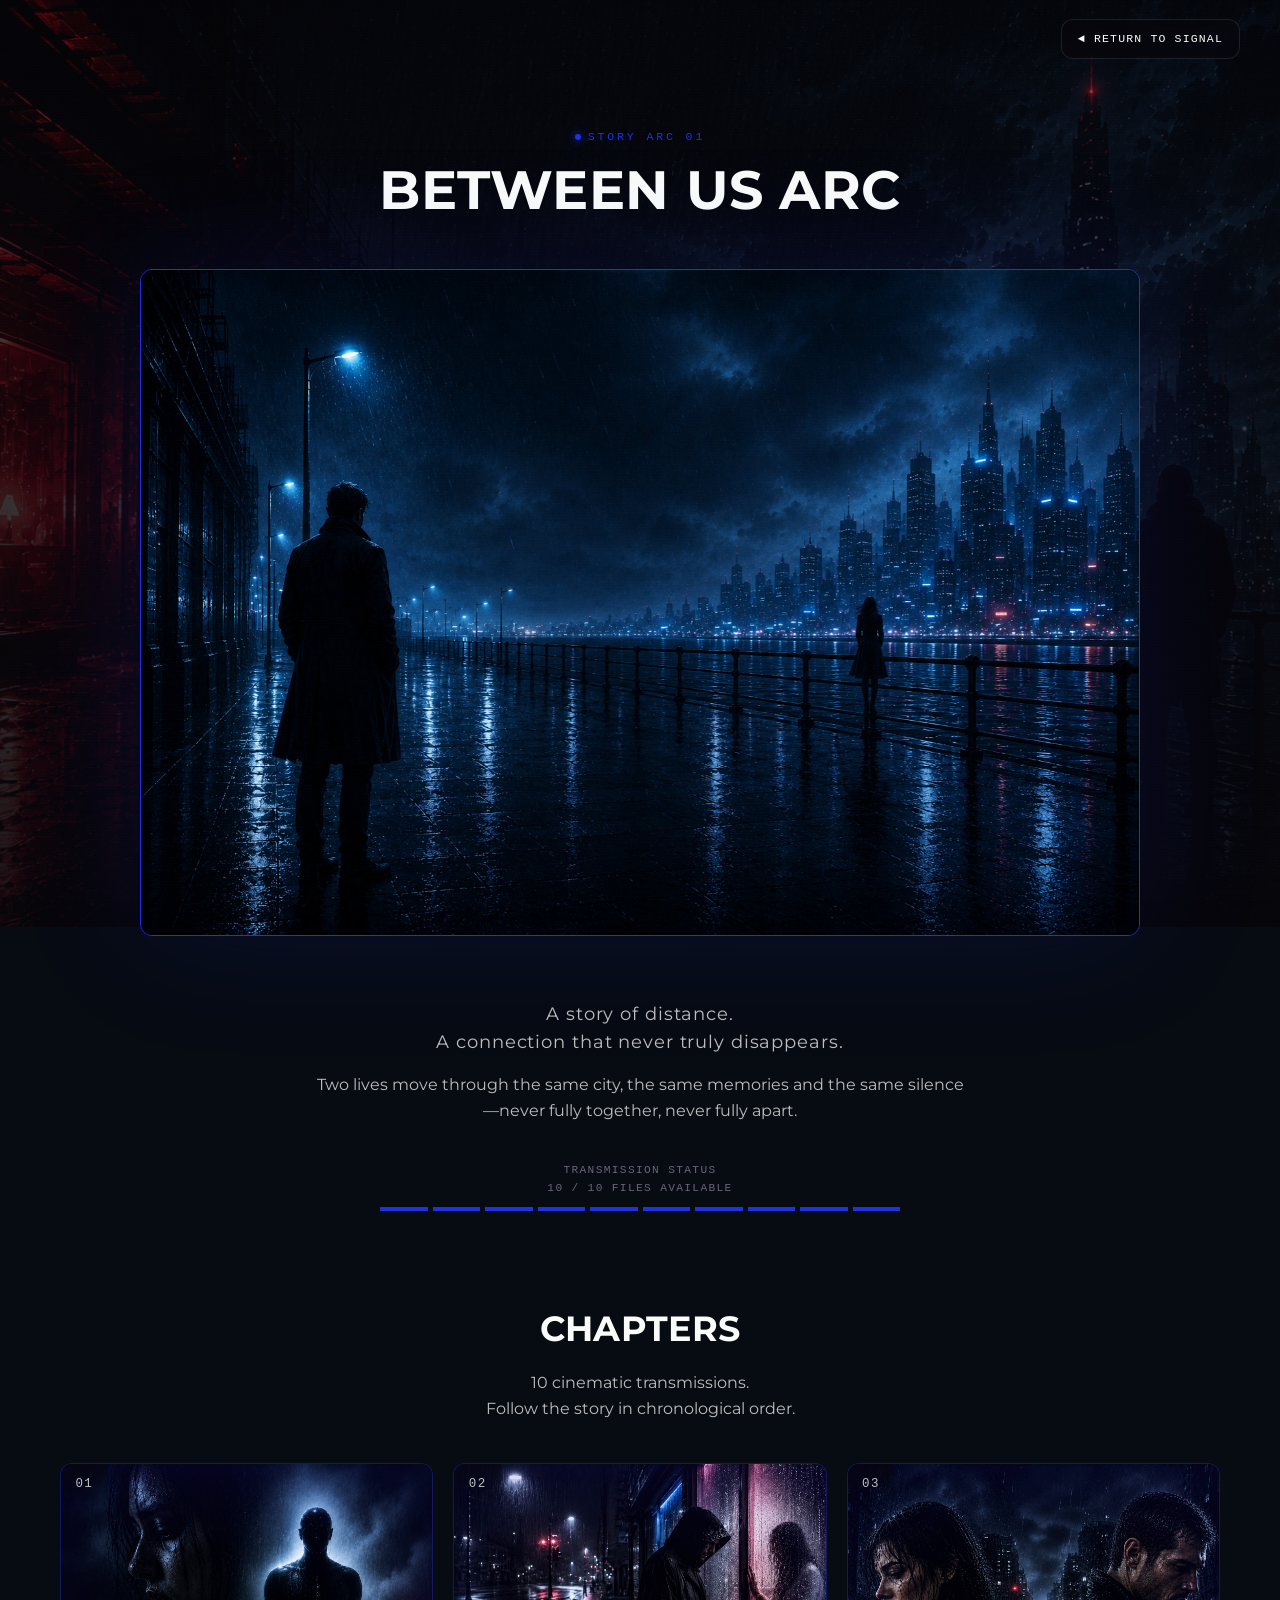
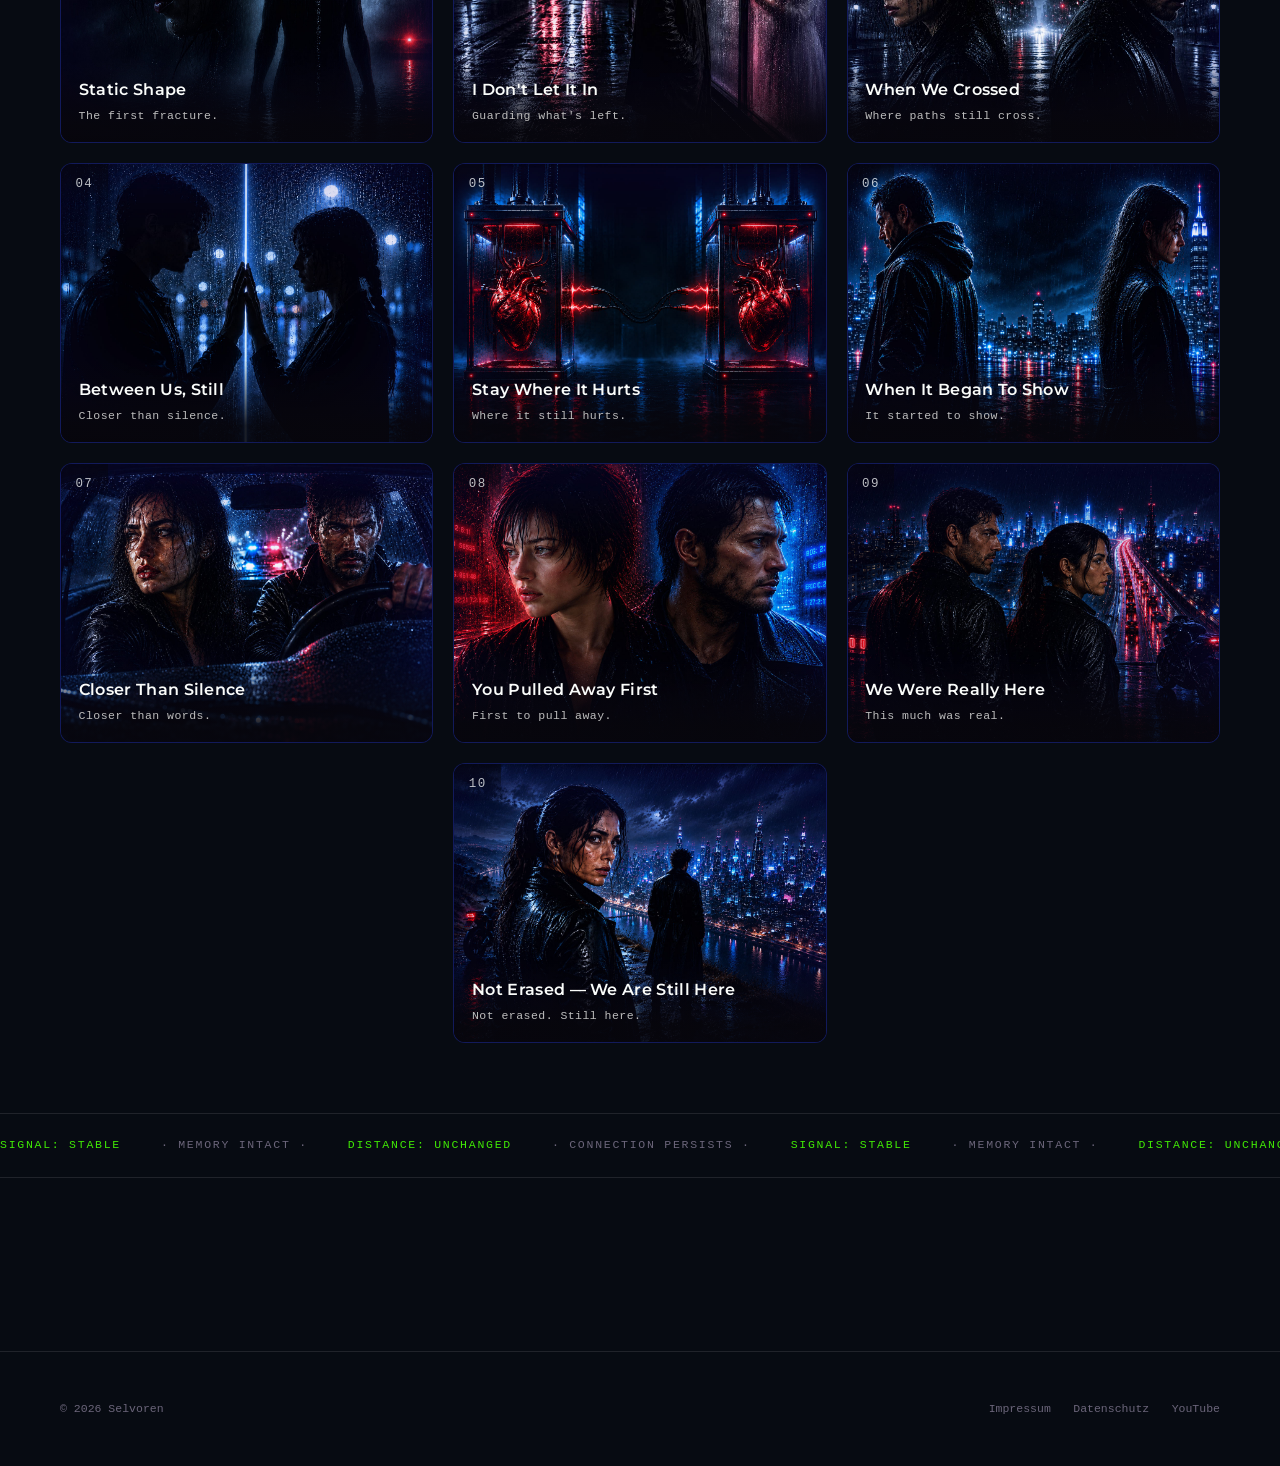
==== commit 4e25fae4: "Update font loading method in between-us-arc.html Removed Google Fonts preconnect links and styleshe" ====
--- a/between-us-arc.html
+++ b/between-us-arc.html
@@ -32,10 +32,7 @@
 <meta name="twitter:image:alt"
       content="Between Us cinematic synthwave story by Selvoren">
 <link rel="icon" href="assets/logo-mark.png" type="image/png">
-<link rel="preconnect" href="https://fonts.googleapis.com">
-<link rel="preconnect" href="https://fonts.gstatic.com" crossorigin>
-<link href="https://fonts.googleapis.com/css2?family=Montserrat:ital,wght@0,300;0,400;0,500;0,600;0,700;0,800;1,400&display=swap"
-      rel="stylesheet">
+<link rel="stylesheet" href="assets/fonts.css">
 <link rel="stylesheet" href="assets/style.css">
 <link rel="stylesheet" href="assets/mobile.css">
 <script type="application/ld+json">
--- a/assets/fonts.css
+++ b/assets/fonts.css
@@ -0,0 +1,62 @@
+/* ============================================================
+   SELVOREN — self-hosted Montserrat (replaces Google Fonts CDN)
+   Subset: latin (covers English + German incl. ä ö ü ß)
+   Weights: 300, 400, 500, 600, 700, 800 (normal) + 400 (italic)
+   ============================================================ */
+
+@font-face{
+  font-family:'Montserrat';
+  font-style:normal;
+  font-weight:300;
+  font-display:swap;
+  src:url('fonts/montserrat-latin-300-normal.woff2') format('woff2');
+  unicode-range:U+0000-00FF,U+0131,U+0152-0153,U+02BB-02BC,U+02C6,U+02DA,U+02DC,U+2000-206F,U+2074,U+20AC,U+2122,U+2191,U+2193,U+2212,U+2215,U+FEFF,U+FFFD;
+}
+@font-face{
+  font-family:'Montserrat';
+  font-style:normal;
+  font-weight:400;
+  font-display:swap;
+  src:url('fonts/montserrat-latin-400-normal.woff2') format('woff2');
+  unicode-range:U+0000-00FF,U+0131,U+0152-0153,U+02BB-02BC,U+02C6,U+02DA,U+02DC,U+2000-206F,U+2074,U+20AC,U+2122,U+2191,U+2193,U+2212,U+2215,U+FEFF,U+FFFD;
+}
+@font-face{
+  font-family:'Montserrat';
+  font-style:italic;
+  font-weight:400;
+  font-display:swap;
+  src:url('fonts/montserrat-latin-400-italic.woff2') format('woff2');
+  unicode-range:U+0000-00FF,U+0131,U+0152-0153,U+02BB-02BC,U+02C6,U+02DA,U+02DC,U+2000-206F,U+2074,U+20AC,U+2122,U+2191,U+2193,U+2212,U+2215,U+FEFF,U+FFFD;
+}
+@font-face{
+  font-family:'Montserrat';
+  font-style:normal;
+  font-weight:500;
+  font-display:swap;
+  src:url('fonts/montserrat-latin-500-normal.woff2') format('woff2');
+  unicode-range:U+0000-00FF,U+0131,U+0152-0153,U+02BB-02BC,U+02C6,U+02DA,U+02DC,U+2000-206F,U+2074,U+20AC,U+2122,U+2191,U+2193,U+2212,U+2215,U+FEFF,U+FFFD;
+}
+@font-face{
+  font-family:'Montserrat';
+  font-style:normal;
+  font-weight:600;
+  font-display:swap;
+  src:url('fonts/montserrat-latin-600-normal.woff2') format('woff2');
+  unicode-range:U+0000-00FF,U+0131,U+0152-0153,U+02BB-02BC,U+02C6,U+02DA,U+02DC,U+2000-206F,U+2074,U+20AC,U+2122,U+2191,U+2193,U+2212,U+2215,U+FEFF,U+FFFD;
+}
+@font-face{
+  font-family:'Montserrat';
+  font-style:normal;
+  font-weight:700;
+  font-display:swap;
+  src:url('fonts/montserrat-latin-700-normal.woff2') format('woff2');
+  unicode-range:U+0000-00FF,U+0131,U+0152-0153,U+02BB-02BC,U+02C6,U+02DA,U+02DC,U+2000-206F,U+2074,U+20AC,U+2122,U+2191,U+2193,U+2212,U+2215,U+FEFF,U+FFFD;
+}
+@font-face{
+  font-family:'Montserrat';
+  font-style:normal;
+  font-weight:800;
+  font-display:swap;
+  src:url('fonts/montserrat-latin-800-normal.woff2') format('woff2');
+  unicode-range:U+0000-00FF,U+0131,U+0152-0153,U+02BB-02BC,U+02C6,U+02DA,U+02DC,U+2000-206F,U+2074,U+20AC,U+2122,U+2191,U+2193,U+2212,U+2215,U+FEFF,U+FFFD;
+}
